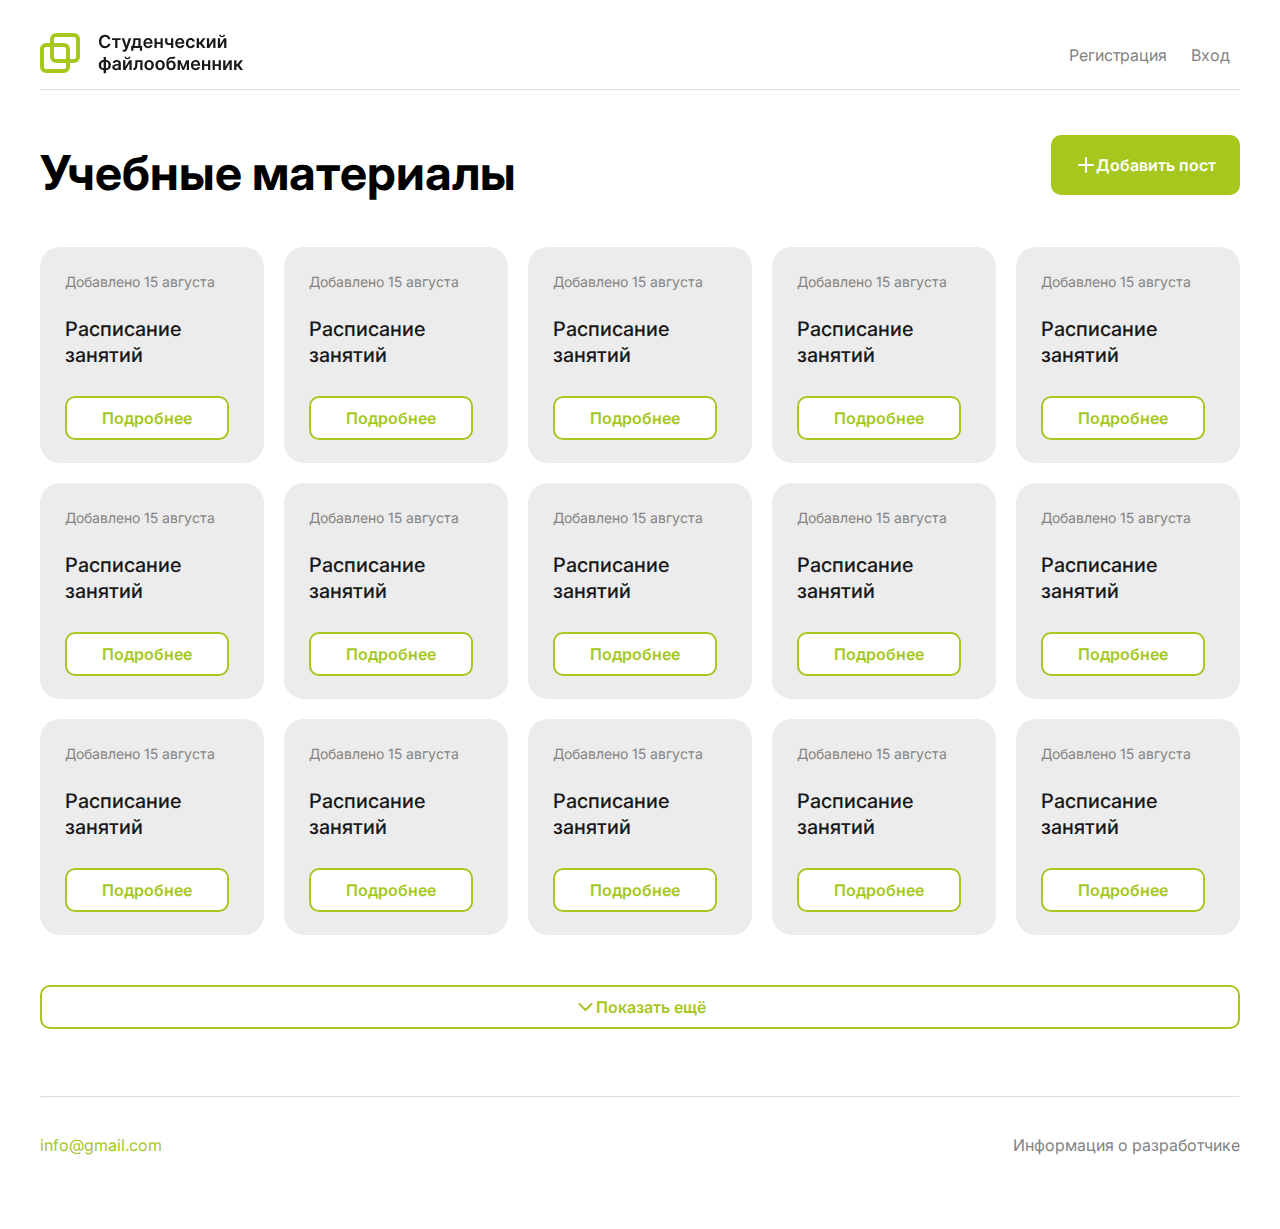
==== index.html @ f8f15caf "add" ====
<!DOCTYPE html>
<html lang="ru">
<head>
    <meta charset="UTF-8">
    <link rel="stylesheet" href="./assets/css/style.css">
    <link rel="stylesheet" href="./assets/css/media.css">

    <link rel="preconnect" href="https://fonts.googleapis.com">
    <link rel="preconnect" href="https://fonts.gstatic.com" crossorigin>
    <link href="https://fonts.googleapis.com/css2?family=Inter:wght@400;500;600&display=swap" rel="stylesheet">

    <link rel="preconnect" href="https://fonts.googleapis.com">
    <link rel="preconnect" href="https://fonts.gstatic.com" crossorigin>
    <link href="https://fonts.googleapis.com/css2?family=Inter:wght@400;600&display=swap" rel="stylesheet">


    <link rel="preconnect" href="https://fonts.googleapis.com">
    <link rel="preconnect" href="https://fonts.gstatic.com" crossorigin>
    <link href="https://fonts.googleapis.com/css2?family=Inter:wght@600&display=swap" rel="stylesheet">
    <title>Студенческий файлообменник</title>
</head>
<body>

<header class="header">
    <div class="container">
        <div class="header__inner">
            <div class="header__logo__image">
                <img src="assets/images/logo.svg">
            </div>

            <nav class="nav">
                <a class="nav__link" href="#">Регистрация</a>
                <a class="nav__link" href="#">Вход</a>
            </nav>
            
        </div>
        <div>
            <hr class="line">
        </div>
    </div>

</header>


<div class="Intro">
    <div class="container">
        <div class="intro__inner">
            <h1 class="intro__title">Учебные материалы</h1>
        
        
        <div class="btn" href="#">
            <img src="./assets/images/+.svg">
            <a>Добавить пост</a>
        </div>

        <div class="btn__mobile" href="#">
            <img src="./assets/images/+.svg">
        </div>

    </div>
    </div>
</div>

<div class="wrapper">
    <div class="container">
        <div class="wrapper__inner">
            <div class="container__card">
            <div class="text">
                <div class="data">
                    <a>Добавлено 15 августа</a>
                </div>
                <br>
                <div class="name__card">
                    <a>Расписание занятий</a>
                </div>
            </div>
            <div class="btn__card" href="#">
                <a>Подробнее</a>
            </div>
        </div>

        <div class="container__card">
            <div class="text">
                <div class="data">
                    <a>Добавлено 15 августа</a>
                </div>
                <br>
                <div class="name__card">
                    <a>Расписание занятий</a>
                </div>
            </div>
            <div class="btn__card" href="#">
                <a>Подробнее</a>
            </div>
        </div>

        <div class="container__card">
            <div class="text">
                <div class="data">
                    <a>Добавлено 15 августа</a>
                </div>
                <br>
                <div class="name__card">
                    <a>Расписание занятий</a>
                </div>
            </div>
            <div class="btn__card" href="#">
                <a>Подробнее</a>
            </div>
        </div>

        <div class="container__card">
            <div class="text">
                <div class="data">
                    <a>Добавлено 15 августа</a>
                </div>
                <br>
                <div class="name__card">
                    <a>Расписание занятий</a>
                </div>
            </div>
            <div class="btn__card" href="#">
                <a>Подробнее</a>
            </div>
        </div>

        <div class="container__card">
            <div class="text">
                <div class="data">
                    <a>Добавлено 15 августа</a>
                </div>
                <br>
                <div class="name__card">
                    <a>Расписание занятий</a>
                </div>
            </div>
            <div class="btn__card" href="#">
                <a>Подробнее</a>
            </div>
        </div>

        <div class="container__card">
            <div class="text">
                <div class="data">
                    <a>Добавлено 15 августа</a>
                </div>
                <br>
                <div class="name__card">
                    <a>Расписание занятий</a>
                </div>
            </div>
            <div class="btn__card" href="#">
                <a>Подробнее</a>
            </div>
        </div>

        <div class="container__card">
            <div class="text">
                <div class="data">
                    <a>Добавлено 15 августа</a>
                </div>
                <br>
                <div class="name__card">
                    <a>Расписание занятий</a>
                </div>
            </div>
            <div class="btn__card" href="#">
                <a>Подробнее</a>
            </div>
        </div>

        <div class="container__card">
            <div class="text">
                <div class="data">
                    <a>Добавлено 15 августа</a>
                </div>
                <br>
                <div class="name__card">
                    <a>Расписание занятий</a>
                </div>
            </div>
            <div class="btn__card" href="#">
                <a>Подробнее</a>
            </div>
        </div>

        <div class="container__card">
            <div class="text">
                <div class="data">
                    <a>Добавлено 15 августа</a>
                </div>
                <br>
                <div class="name__card">
                    <a>Расписание занятий</a>
                </div>
            </div>
            <div class="btn__card" href="#">
                <a>Подробнее</a>
            </div>
        </div>

        <div class="container__card">
            <div class="text">
                <div class="data">
                    <a>Добавлено 15 августа</a>
                </div>
                <br>
                <div class="name__card">
                    <a>Расписание занятий</a>
                </div>
            </div>
            <div class="btn__card" href="#">
                <a>Подробнее</a>
            </div>
        </div>

        <div class="container__card">
            <div class="text">
                <div class="data">
                    <a>Добавлено 15 августа</a>
                </div>
                <br>
                <div class="name__card">
                    <a>Расписание занятий</a>
                </div>
            </div>
            <div class="btn__card" href="#">
                <a>Подробнее</a>
            </div>
        </div>

        <div class="container__card">
            <div class="text">
                <div class="data">
                    <a>Добавлено 15 августа</a>
                </div>
                <br>
                <div class="name__card">
                    <a>Расписание занятий</a>
                </div>
            </div>
            <div class="btn__card" href="#">
                <a>Подробнее</a>
            </div>
        </div>

        <div class="container__card">
            <div class="text">
                <div class="data">
                    <a>Добавлено 15 августа</a>
                </div>
                <br>
                <div class="name__card">
                    <a>Расписание занятий</a>
                </div>
            </div>
            <div class="btn__card" href="#">
                <a>Подробнее</a>
            </div>
        </div>

        <div class="container__card">
            <div class="text">
                <div class="data">
                    <a>Добавлено 15 августа</a>
                </div>
                <br>
                <div class="name__card">
                    <a>Расписание занятий</a>
                </div>
            </div>
            <div class="btn__card" href="#">
                <a>Подробнее</a>
            </div>
        </div>

        <div class="container__card">
            <div class="text">
                <div class="data">
                    <a>Добавлено 15 августа</a>
                </div>
                <br>
                <div class="name__card">
                    <a>Расписание занятий</a>
                </div>
            </div>
            <div class="btn__card" href="#">
                <a>Подробнее</a>
            </div>
        </div>
    </div>
        
</div>
</div>

<div class="under">
    <div class="container">
        <div class="under__inner">
            <div class="btn__under" href="#">
                <img src="./assets/images/arrow.svg">
                <a>Показать ещё</a>
            </div>
        </div>
        
    </div>
    
</div>

<div class="footer">
    <div class="container">
        <div>
            <hr class="line">
        </div>
        <div class="footer__inner">
            <a class="mail">info@gmail.com</a>
            <a class="engineer">Информация о разработчике</a>
        </div>
    </div>
</div>
</body>

</html>
---- assets/css/style.css ----
body {
    margin: 0;
    font-family: 'Inter', sans-serif;

    font-size: 15px;
    line-height: 1.6;
    
}
*,
*::before,
*::after {
    box-sizing: border-box;
}
.head-name {
    font-size: 18px;
}
.container {
    width: 100%;
    max-width: 1200px;
    margin: 0 auto;
}
h1,h2,h3,h4,h5,h6 {
    margin: 0;
}
.Intro {
    width: 100%;
}
.wrapper{
    margin: -100px auto;
    width: 100%;
}
.footer{
    width: 100%;
    height: 100vh;
}
.under{
    width: 100%;
    margin: 150px 0px 0px 0px;
}
.intro__title {
    display: flex;
    font-size: 48px;
    font-style: normal;
}
.intro__inner{
    display: flex;
    margin: 135px auto;
    justify-content: space-between;
}
.header__inner {
    display: flex;
    justify-content: space-between;
    align-items: center;
}
.header {
    position: absolute;
    padding-top: 30px;
    top: 0px;
    left: 0;
    right: 0;
    z-index: 1000;
    height: 90px;
}

.header__logo {
    font-size: 18px;
    font-weight: bold;
    color: #181818;
}

.nav {
    font-size: 16px;
}

.nav__link {
    display: inline-block;
    vertical-align: top;
    color: #838383;
    text-decoration: none;
    margin: 10px;
    position: relative;
}

.nav__link:after{
    content: "";
    display: block;
    width: 100%;
    height: 3px;
    display: none;
    background-color: #838383;

    position: absolute;

    top: 100%;
    left: 0;
    z-index: 1;
}
.nav__link:hover {
    color: #838383;
}
.nav__link:hover:after{
    display: block;
}
.line{
    color: #838383;
    opacity: .3;
    margin: 74 autos;
}
.btn{
    display: flex;
    align-items: center;
    justify-content: center;
    font-size: 16px;
    font-weight: 600;
    color: white;
    background-color: #A6C81E;
    border-style: none;
    line-height: 60px;
    width: 189px;
    height: 60px;
    border-radius: 10px;
    cursor: pointer;
    z-index: 1000;
}
.btn:hover{
    background-color: #fff;
    color: #A6C81E;
    border: 2px solid #A6C81E;
    line-height: 60px;
    transition: .4s;
}
.btn__mobile{
    display: flex;
    align-items: center;
    justify-content: center;
    color: white;
    background-color: #A6C81E;
    border-style: none;
    width: 44px;
    height: 44px;
    border-radius: 10px;
    cursor: pointer;
    z-index: 1000;
    display: none;
}
.btn__mobile:hover{
    background-color: #fff;
    color: #A6C81E;
    border: 2px solid #A6C81E;
    line-height: 60px;
    transition: .4s;
}
/* card */
.container__card{
    display: flex;
    flex-direction: column;
    text-align: center;
    align-items: flex-start;
    background-color: #ececec;
    font-weight: 600;
    width: 224px;
    height: 216px;
    border-style: none;
    border-radius: 20px;
    padding: 25px;
    gap: 20px;
}
.data{
    width: 170px;
    height: 20px;
    display: flex;
    color: #838383;
    font-weight: 400;
    font-size: 14px;
    line-height: 20px;
    gap: 20px;
}
.name__card{
    width: 164px;
    height: 60px;
    text-align: left;
    font-style: normal;
    font-weight: 500;
    font-size: 20px;
    line-height: 26px;
    color: #181818;

}
.btn__card{
    display: flex;
    box-sizing: border-box;
    flex-direction: row;
    align-items: center;
    justify-content: center;
    font-size: 16px;
    font-weight: 600;
    color: #A6C81E;
    background-color: #ffffff;
    border-style: none;
    border: 2px solid #A6C81E;
    border-radius: 10px;
    line-height: 60px;
    width: 164px;
    height: 44px;
    cursor: pointer;
    z-index: 1000;
}
.btn__card:hover{
    background-color: #A6C81E;
    color: #ffffff;
    transition: .4s;
}
.text{
    flex-direction: column;

}
.wrapper__inner{
    gap: 20px 20px;
    display: flex;
    width: 100%;
    margin: 0 auto;  
    flex-direction: row;
    flex-wrap: wrap;
}
.under__inner{
    display: flex;
    justify-content: center;
    width: 100%;
}
.btn__under{
    display: flex;
    box-sizing: border-box;
    flex-direction: row;
    align-items: center;
    justify-content: center;
    font-size: 16px;
    font-weight: 600;
    color: #A6C81E;
    background-color: #ffffff;
    border-style: none;
    border: 2px solid #A6C81E;
    border-radius: 10px;
    line-height: 60px;
    height: 44px;
    cursor: pointer;
    z-index: 1000;
    width: 100%;
}
.btn__under:hover{
    background-color: #A6C81E;
    color: #ffffff;
    transition: .4s;
}
.footer{
    margin: 60px auto;
    display: flex;
    height: 80px;
    flex-direction: row;
}
.footer__inner{
    display: flex;
    justify-content: space-between;
    align-items: center;
    height: 80px;
}
.mail{
    font-family: 'Inter';
    font-style: normal;
    font-weight: 400;
    font-size: 16px;
    line-height: 19px;
    color: #A6C81E;
}
.engineer{
    font-weight: 400;
    font-size: 16px;
    line-height: 19px;
    text-align: right;
    color: #838383;
}
---- assets/css/media.css ----
/* Large desktops and laptops */
@media (min-width: 1230px) {

}

/* Landscape tablets and medium desktops */
@media (min-width: 992px) and (max-width: 1229px) {
    .container{
        width: 688px;
    }
    .container__card{
        width: 216px;
    }
    .intro__title{
        width: 404px;
        height: 60px;
        font-style: normal;
        font-weight: 500;
        font-size: 40px;
        line-height: 60px;}

}

/* Portrait tablets and small desktops */
@media (min-width: 768px) and (max-width: 991px) {
    .container{
        width: 688px;
    }
    .container__card{
        width: 216px;
    }
    .intro__title{
        width: 404px;
        height: 60px;
        font-style: normal;
        font-weight: 500;
        font-size: 40px;
        line-height: 60px;}
}

/* Landscape phones and portrait tablets */
@media (min-width: 700px) and (max-width: 767px)  {
    .container{
        width: 688px;
    }
    .container__card{
        width: 216px;
    }
    .intro__title{
        width: 404px;
        height: 60px;
        font-style: normal;
        font-weight: 500;
        font-size: 40px;
        line-height: 60px;}
}

/* Portrait phones and smaller */
@media (max-width: 699px) {
    .btn{
        display: none;
    }
    .btn__mobile{
        display: block;
    }
}
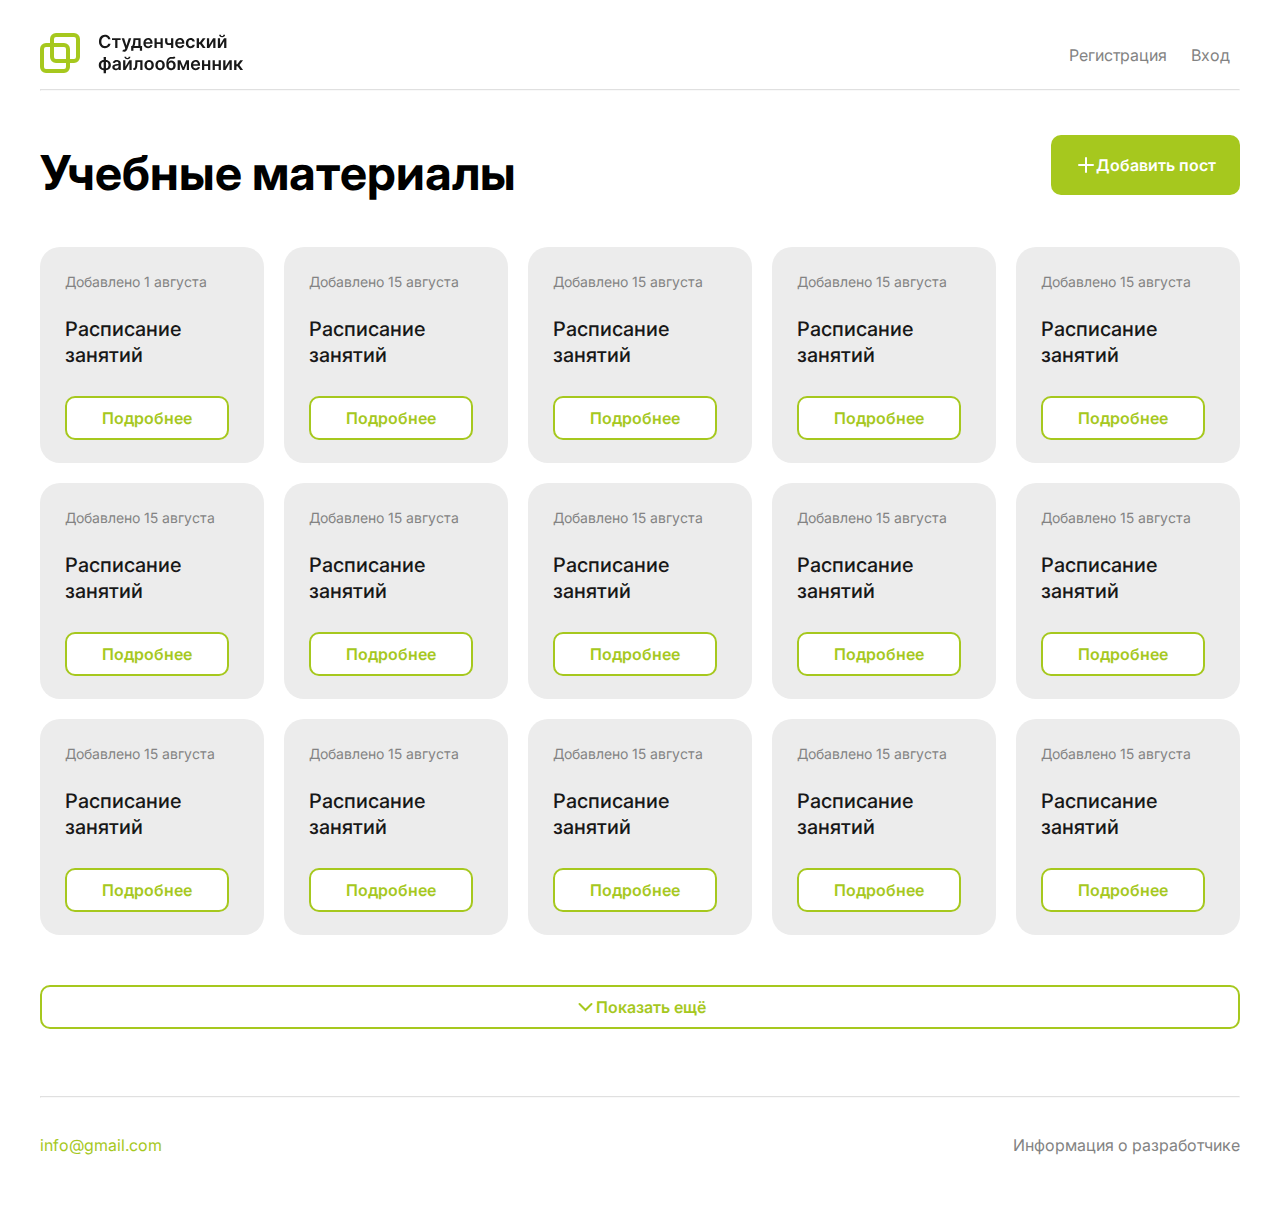
==== commit b980a8e8: "add" ====
--- a/index.html
+++ b/index.html
@@ -67,14 +67,14 @@
             <div class="container__card">
             <div class="text">
                 <div class="data">
-                    <a>Добавлено 15 августа</a>
-                </div>
-                <br>
-                <div class="name__card">
-                    <a>Расписание занятий</a>
-                </div>
-            </div>
-            <div class="btn__card" href="#">
+                    <a>Добавлено 1 августа</a>
+                </div>
+                <br>
+                <div class="name__card">
+                    <a>Расписание занятий</a>
+                </div>
+            </div>
+            <div class="btn__card" href="./index1.html">
                 <a>Подробнее</a>
             </div>
         </div>
--- a/assets/css/style.css
+++ b/assets/css/style.css
@@ -105,6 +105,31 @@
     color: #838383;
     opacity: .3;
     margin: 74 autos;
+}
+.btn__exit{
+    display: flex;
+    box-sizing: border-box;
+    flex-direction: row;
+    align-items: center;
+    justify-content: center;
+    font-size: 16px;
+    font-weight: 600;
+    color: #A6C81E;
+    background-color: #ffffff;
+    border-style: none;
+    border: 2px solid #A6C81E;
+    border-radius: 10px;
+    line-height: 60px;
+    width: 189px;
+    height: 60px;
+    border-radius: 10px;
+    cursor: pointer;
+    z-index: 1000;
+}
+.btn__exit:hover{
+    background-color: #A6C81E;
+    color: #ffffff;
+    transition: .4s;
 }
 .btn{
     display: flex;
--- a/assets/css/media.css
+++ b/assets/css/media.css
@@ -55,7 +55,6 @@
         line-height: 60px;}
 }
 
-/* Portrait phones and smaller */
 @media (max-width: 699px) {
     .btn{
         display: none;
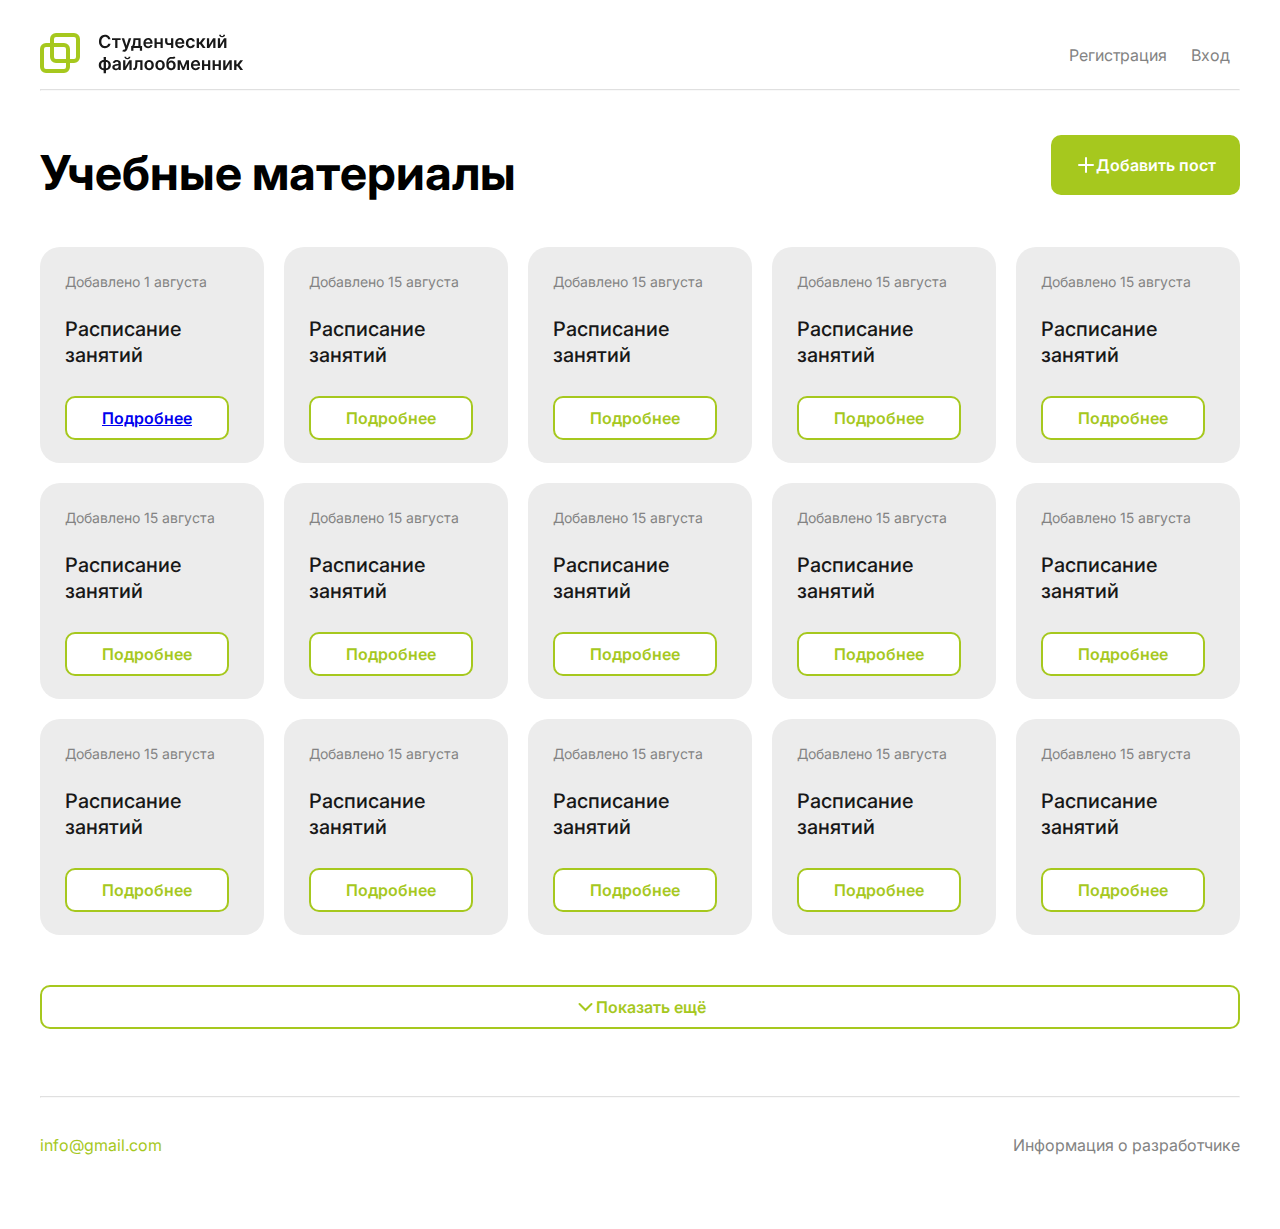
==== commit fb847504: "add" ====
--- a/index.html
+++ b/index.html
@@ -74,8 +74,8 @@
                     <a>Расписание занятий</a>
                 </div>
             </div>
-            <div class="btn__card" href="./index1.html">
-                <a>Подробнее</a>
+            <div class="btn__card" >
+                <a href="./index1.html">Подробнее</a>
             </div>
         </div>
 
--- a/assets/css/style.css
+++ b/assets/css/style.css
@@ -125,6 +125,8 @@
     border-radius: 10px;
     cursor: pointer;
     z-index: 1000;
+    text-decoration: none;
+
 }
 .btn__exit:hover{
     background-color: #A6C81E;
@@ -229,6 +231,8 @@
     height: 44px;
     cursor: pointer;
     z-index: 1000;
+    text-decoration: none;
+
 }
 .btn__card:hover{
     background-color: #A6C81E;
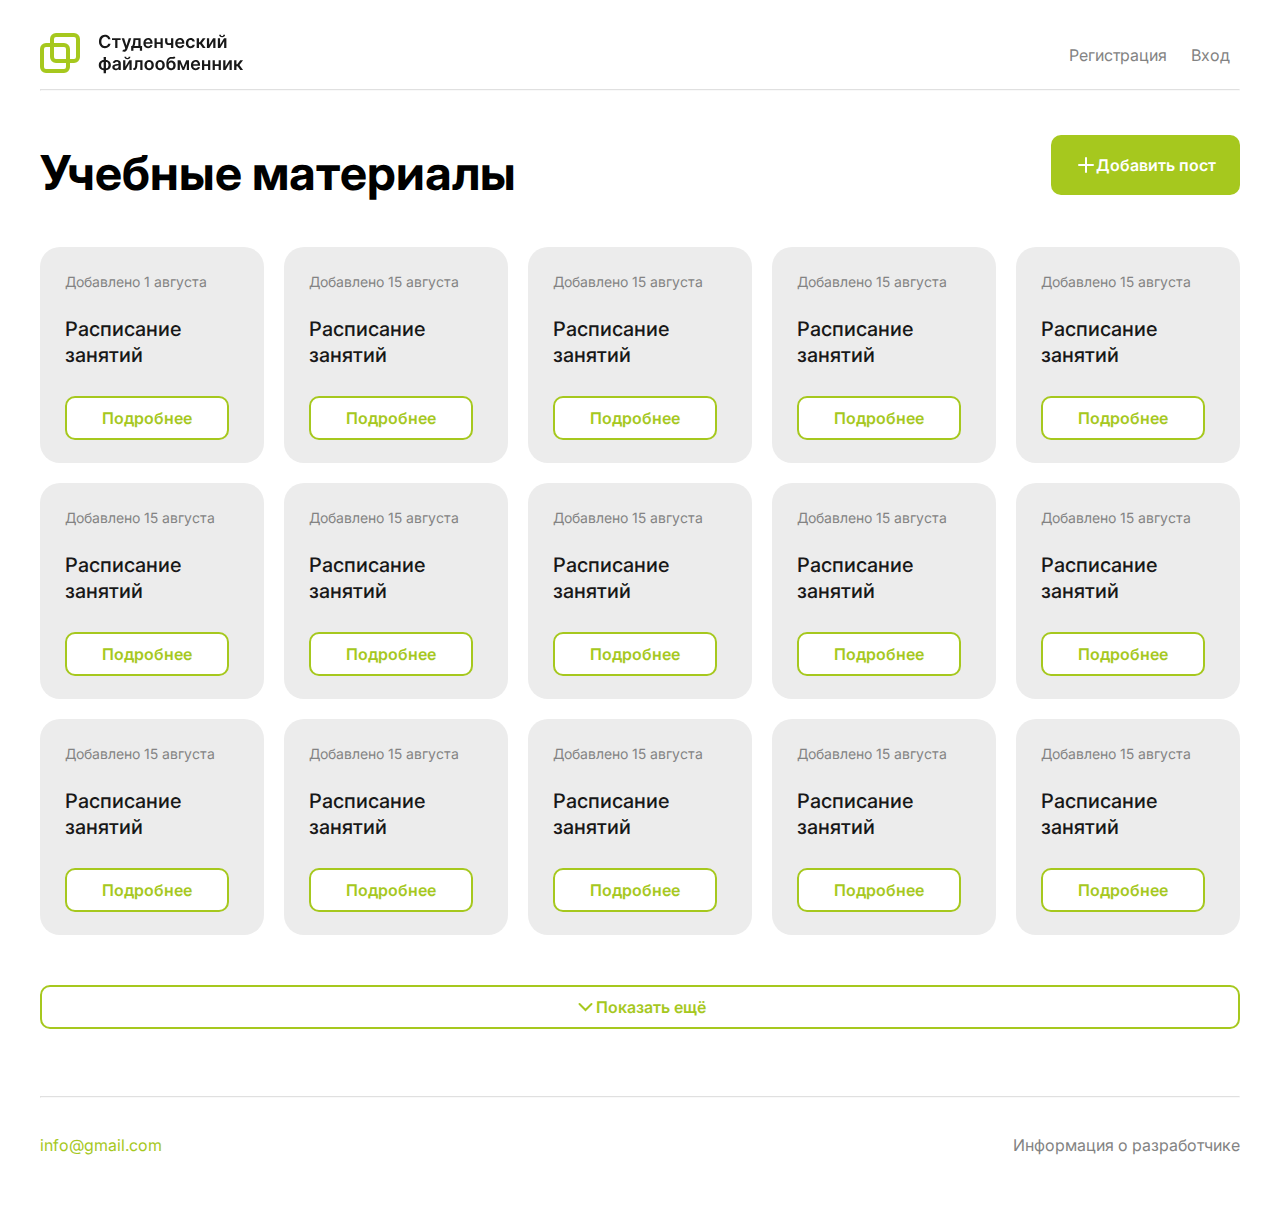
==== commit cb936965: "add" ====
--- a/index.html
+++ b/index.html
@@ -74,219 +74,233 @@
                     <a>Расписание занятий</a>
                 </div>
             </div>
-            <div class="btn__card" >
-                <a href="./index1.html">Подробнее</a>
-            </div>
-        </div>
-
-        <div class="container__card">
-            <div class="text">
-                <div class="data">
-                    <a>Добавлено 15 августа</a>
-                </div>
-                <br>
-                <div class="name__card">
-                    <a>Расписание занятий</a>
-                </div>
-            </div>
-            <div class="btn__card" href="#">
-                <a>Подробнее</a>
-            </div>
-        </div>
-
-        <div class="container__card">
-            <div class="text">
-                <div class="data">
-                    <a>Добавлено 15 августа</a>
-                </div>
-                <br>
-                <div class="name__card">
-                    <a>Расписание занятий</a>
-                </div>
-            </div>
-            <div class="btn__card" href="#">
-                <a>Подробнее</a>
-            </div>
-        </div>
-
-        <div class="container__card">
-            <div class="text">
-                <div class="data">
-                    <a>Добавлено 15 августа</a>
-                </div>
-                <br>
-                <div class="name__card">
-                    <a>Расписание занятий</a>
-                </div>
-            </div>
-            <div class="btn__card" href="#">
-                <a>Подробнее</a>
-            </div>
-        </div>
-
-        <div class="container__card">
-            <div class="text">
-                <div class="data">
-                    <a>Добавлено 15 августа</a>
-                </div>
-                <br>
-                <div class="name__card">
-                    <a>Расписание занятий</a>
-                </div>
-            </div>
-            <div class="btn__card" href="#">
-                <a>Подробнее</a>
-            </div>
-        </div>
-
-        <div class="container__card">
-            <div class="text">
-                <div class="data">
-                    <a>Добавлено 15 августа</a>
-                </div>
-                <br>
-                <div class="name__card">
-                    <a>Расписание занятий</a>
-                </div>
-            </div>
-            <div class="btn__card" href="#">
-                <a>Подробнее</a>
-            </div>
-        </div>
-
-        <div class="container__card">
-            <div class="text">
-                <div class="data">
-                    <a>Добавлено 15 августа</a>
-                </div>
-                <br>
-                <div class="name__card">
-                    <a>Расписание занятий</a>
-                </div>
-            </div>
-            <div class="btn__card" href="#">
-                <a>Подробнее</a>
-            </div>
-        </div>
-
-        <div class="container__card">
-            <div class="text">
-                <div class="data">
-                    <a>Добавлено 15 августа</a>
-                </div>
-                <br>
-                <div class="name__card">
-                    <a>Расписание занятий</a>
-                </div>
-            </div>
-            <div class="btn__card" href="#">
-                <a>Подробнее</a>
-            </div>
-        </div>
-
-        <div class="container__card">
-            <div class="text">
-                <div class="data">
-                    <a>Добавлено 15 августа</a>
-                </div>
-                <br>
-                <div class="name__card">
-                    <a>Расписание занятий</a>
-                </div>
-            </div>
-            <div class="btn__card" href="#">
-                <a>Подробнее</a>
-            </div>
-        </div>
-
-        <div class="container__card">
-            <div class="text">
-                <div class="data">
-                    <a>Добавлено 15 августа</a>
-                </div>
-                <br>
-                <div class="name__card">
-                    <a>Расписание занятий</a>
-                </div>
-            </div>
-            <div class="btn__card" href="#">
-                <a>Подробнее</a>
-            </div>
-        </div>
-
-        <div class="container__card">
-            <div class="text">
-                <div class="data">
-                    <a>Добавлено 15 августа</a>
-                </div>
-                <br>
-                <div class="name__card">
-                    <a>Расписание занятий</a>
-                </div>
-            </div>
-            <div class="btn__card" href="#">
-                <a>Подробнее</a>
-            </div>
-        </div>
-
-        <div class="container__card">
-            <div class="text">
-                <div class="data">
-                    <a>Добавлено 15 августа</a>
-                </div>
-                <br>
-                <div class="name__card">
-                    <a>Расписание занятий</a>
-                </div>
-            </div>
-            <div class="btn__card" href="#">
-                <a>Подробнее</a>
-            </div>
-        </div>
-
-        <div class="container__card">
-            <div class="text">
-                <div class="data">
-                    <a>Добавлено 15 августа</a>
-                </div>
-                <br>
-                <div class="name__card">
-                    <a>Расписание занятий</a>
-                </div>
-            </div>
-            <div class="btn__card" href="#">
-                <a>Подробнее</a>
-            </div>
-        </div>
-
-        <div class="container__card">
-            <div class="text">
-                <div class="data">
-                    <a>Добавлено 15 августа</a>
-                </div>
-                <br>
-                <div class="name__card">
-                    <a>Расписание занятий</a>
-                </div>
-            </div>
-            <div class="btn__card" href="#">
-                <a>Подробнее</a>
-            </div>
-        </div>
-
-        <div class="container__card">
-            <div class="text">
-                <div class="data">
-                    <a>Добавлено 15 августа</a>
-                </div>
-                <br>
-                <div class="name__card">
-                    <a>Расписание занятий</a>
-                </div>
-            </div>
-            <div class="btn__card" href="#">
-                <a>Подробнее</a>
-            </div>
+            <div>
+                <a class="btn__card" href="./index1.html">Подробнее</a>
+            </div>
+        </div>
+
+        <div class="container__card">
+            <div class="text">
+                <div class="data">
+                    <a>Добавлено 15 августа</a>
+                </div>
+                <br>
+                <div class="name__card">
+                    <a>Расписание занятий</a>
+                </div>
+            </div>
+            <div>
+                <a class="btn__card" href="./index1.html">Подробнее</a>
+            </div>
+
+        </div>
+
+        <div class="container__card">
+            <div class="text">
+                <div class="data">
+                    <a>Добавлено 15 августа</a>
+                </div>
+                <br>
+                <div class="name__card">
+                    <a>Расписание занятий</a>
+                </div>
+            </div>
+            <div>
+                <a class="btn__card" href="./index1.html">Подробнее</a>
+            </div>
+
+        </div>
+
+        <div class="container__card">
+            <div class="text">
+                <div class="data">
+                    <a>Добавлено 15 августа</a>
+                </div>
+                <br>
+                <div class="name__card">
+                    <a>Расписание занятий</a>
+                </div>
+            </div>
+            <div>
+                <a class="btn__card" href="./index1.html">Подробнее</a>
+            </div>
+
+        </div>
+
+        <div class="container__card">
+            <div class="text">
+                <div class="data">
+                    <a>Добавлено 15 августа</a>
+                </div>
+                <br>
+                <div class="name__card">
+                    <a>Расписание занятий</a>
+                </div>
+            </div>
+            <div>
+                <a class="btn__card" href="./index1.html">Подробнее</a>
+            </div>
+
+        </div>
+
+        <div class="container__card">
+            <div class="text">
+                <div class="data">
+                    <a>Добавлено 15 августа</a>
+                </div>
+                <br>
+                <div class="name__card">
+                    <a>Расписание занятий</a>
+                </div>
+            </div>
+            <div>
+                <a class="btn__card" href="./index1.html">Подробнее</a>
+            </div>
+
+        </div>
+
+        <div class="container__card">
+            <div class="text">
+                <div class="data">
+                    <a>Добавлено 15 августа</a>
+                </div>
+                <br>
+                <div class="name__card">
+                    <a>Расписание занятий</a>
+                </div>
+            </div>
+            <div>
+                <a class="btn__card" href="./index1.html">Подробнее</a>
+            </div>
+
+        </div>
+
+        <div class="container__card">
+            <div class="text">
+                <div class="data">
+                    <a>Добавлено 15 августа</a>
+                </div>
+                <br>
+                <div class="name__card">
+                    <a>Расписание занятий</a>
+                </div>
+            </div>
+            <div>
+                <a class="btn__card" href="./index1.html">Подробнее</a>
+            </div>
+
+        </div>
+
+        <div class="container__card">
+            <div class="text">
+                <div class="data">
+                    <a>Добавлено 15 августа</a>
+                </div>
+                <br>
+                <div class="name__card">
+                    <a>Расписание занятий</a>
+                </div>
+            </div>
+            <div>
+                <a class="btn__card" href="./index1.html">Подробнее</a>
+            </div>
+
+        </div>
+
+        <div class="container__card">
+            <div class="text">
+                <div class="data">
+                    <a>Добавлено 15 августа</a>
+                </div>
+                <br>
+                <div class="name__card">
+                    <a>Расписание занятий</a>
+                </div>
+            </div>
+            <div>
+                <a class="btn__card" href="./index1.html">Подробнее</a>
+            </div>
+
+        </div>
+
+        <div class="container__card">
+            <div class="text">
+                <div class="data">
+                    <a>Добавлено 15 августа</a>
+                </div>
+                <br>
+                <div class="name__card">
+                    <a>Расписание занятий</a>
+                </div>
+            </div>
+            <div>
+                <a class="btn__card" href="./index1.html">Подробнее</a>
+            </div>
+
+        </div>
+
+        <div class="container__card">
+            <div class="text">
+                <div class="data">
+                    <a>Добавлено 15 августа</a>
+                </div>
+                <br>
+                <div class="name__card">
+                    <a>Расписание занятий</a>
+                </div>
+            </div>
+            <div>
+                <a class="btn__card" href="./index1.html">Подробнее</a>
+            </div>
+
+        </div>
+
+        <div class="container__card">
+            <div class="text">
+                <div class="data">
+                    <a>Добавлено 15 августа</a>
+                </div>
+                <br>
+                <div class="name__card">
+                    <a>Расписание занятий</a>
+                </div>
+            </div>
+            <div>
+                <a class="btn__card" href="./index1.html">Подробнее</a>
+            </div>
+
+        </div>
+
+        <div class="container__card">
+            <div class="text">
+                <div class="data">
+                    <a>Добавлено 15 августа</a>
+                </div>
+                <br>
+                <div class="name__card">
+                    <a>Расписание занятий</a>
+                </div>
+            </div>
+            <div>
+                <a class="btn__card" href="./index1.html">Подробнее</a>
+            </div>
+
+        </div>
+
+        <div class="container__card">
+            <div class="text">
+                <div class="data">
+                    <a>Добавлено 15 августа</a>
+                </div>
+                <br>
+                <div class="name__card">
+                    <a>Расписание занятий</a>
+                </div>
+            </div>
+            <div>
+                <a class="btn__card" href="./index1.html">Подробнее</a>
+            </div>
+
         </div>
     </div>
         
--- a/assets/css/media.css
+++ b/assets/css/media.css
@@ -18,7 +18,6 @@
         font-weight: 500;
         font-size: 40px;
         line-height: 60px;}
-
 }
 
 /* Portrait tablets and small desktops */
@@ -53,6 +52,7 @@
         font-weight: 500;
         font-size: 40px;
         line-height: 60px;}
+
 }
 
 @media (max-width: 699px) {
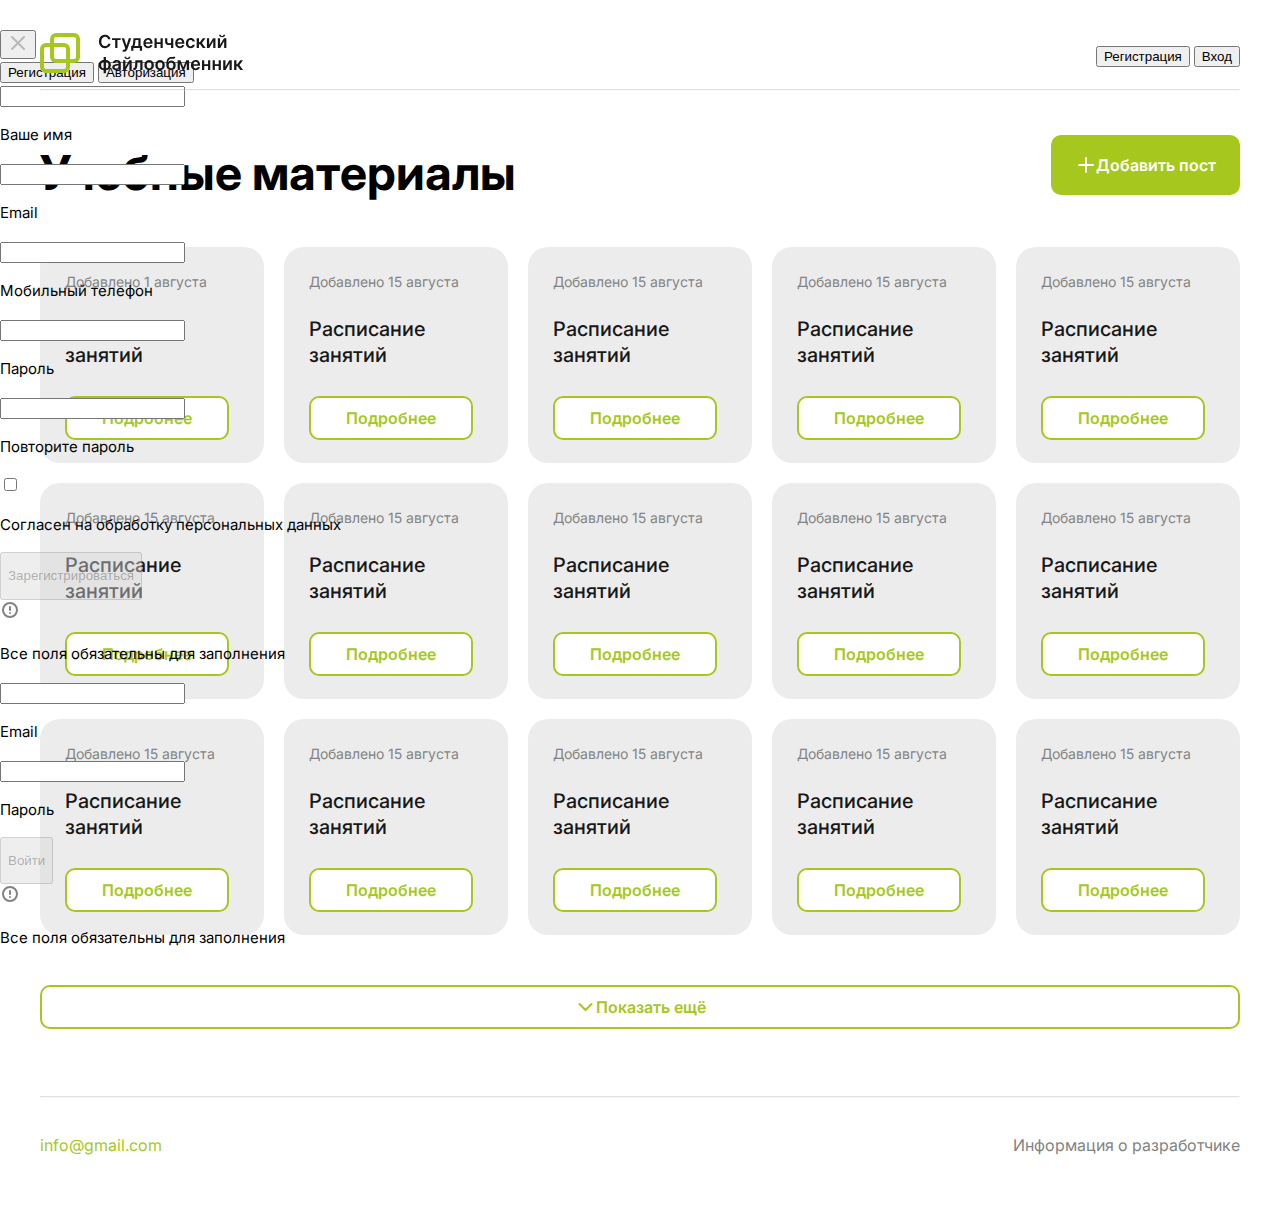
==== commit 3ba1bf4a: "Add files via upload" ====
--- a/index.html
+++ b/index.html
@@ -3,6 +3,9 @@
 <head>
     <meta charset="UTF-8">
     <link rel="stylesheet" href="./assets/css/style.css">
+    <link rel="stylesheet" href="./assets/css/style1.css">
+    <script src="main.js"></script>
+
     <link rel="stylesheet" href="./assets/css/media.css">
 
     <link rel="preconnect" href="https://fonts.googleapis.com">
@@ -20,7 +23,156 @@
     <title>Студенческий файлообменник</title>
 </head>
 <body>
-
+    <header class="header">
+        <div class="contatiner">
+    
+    
+    
+    <div class="form">
+        <div class="form__background">
+          </div>
+        <div class="form__window">
+        <div  class="back">
+          <button img src="close.svg"class="close-button"><svg width="20" height="20"   xmlns="close.svg">
+            <path d="M4 4L16 16" stroke="#B9B9B9" stroke-width="2" stroke-linecap="round"/>
+            <path d="M16 4L4 16" stroke="#B9B9B9" stroke-width="2" stroke-linecap="round"/>
+            </svg>
+          </button>
+        </div>
+  
+
+        
+            <div class="form__window__change-mode">
+                <button class="change-mode__button change-mode__button__registration change-mode__button__active">
+                    Регистрация
+                </button>
+                <button class="change-mode__button change-mode__button__autorization change-mode__button__unactive">
+                    Авторизация
+                </button>
+            </div>
+  
+            <div class="registration__form">
+                <form action="" method="post">
+                    <div class="registration-inputs__container">
+                        <div class="registration__name">
+                            <label class="input__label input__label__big">
+                                <input type="text" class="form__input registration__form__input form__input__big registration__name__input">
+                                <p class="form__placeholder registration__placeholder">
+                                    Ваше имя
+                                </p>
+                            </label>
+                        </div>
+  
+                        <div class="registration__email">
+                            <label class="input__label">
+                                <input type="text" class="form__input registration__form__input registration__email__input">
+                                <p class="form__placeholder registration__placeholder">
+                                    Email
+                                </p>
+                            </label>
+                        </div>
+  
+                        <div class="registration__phone">
+                            <label class="input__label">
+                                <input type="text" class="form__input registration__form__input registration__phone__input">
+                                <p class="form__placeholder registration__placeholder">
+                                    Мобильный телефон
+                                </p>
+                            </label>
+                        </div>
+  
+                        <div class="registration__pass">
+                            <label class="input__label">
+                                <input type="password" class="form__input registration__form__input registration__pass__input">
+                                <p class="form__placeholder registration__placeholder">
+                                    Пароль
+                                </p>
+                            </label>
+                        </div>
+  
+                        <div class="registration__pass-check">
+                            <label class="input__label">
+                                <input type="password" class="form__input registration__form__input registration__pass-check__input">
+                                <p class="form__placeholder registration__placeholder">
+                                    Повторите пароль
+                                </p>
+                            </label>
+                        </div>
+                    </div>
+  
+                    <div class="agree">
+                        <label class="agree__checkbox__label">
+                            <input type="checkbox" class="agree__checkbox">
+                            <div class="agree__checkbox__background"></div>
+                        </label>
+                        <p class="agree__text">
+                            Согласен на обработку 
+                            <a class="agree__link">персональных данных</a>
+                        </p>
+                    </div>
+  
+                    <button disabled class="registration__submit submit__unactive">
+                        <p class="submit__text">
+                            Зарегистрироваться
+                        </p>
+                    </button>
+  
+                    <div class="registration__info">
+                        <div class="registration__info__icon"><svg width="20" height="20" viewBox="0 0 20 20" fill="none" xmlns="http://www.w3.org/2000/svg">
+                          <circle cx="10" cy="10" r="7" stroke="#838383" stroke-width="2"/>
+                          <rect x="9" y="6" width="2" height="5" rx="1" fill="#838383"/>
+                          <rect x="9" y="12" width="2" height="2" rx="1" fill="#838383"/>
+                          </svg></div>
+                         
+                        <p class="registration__info__text">
+                            Все поля обязательны для заполнения
+                        </p>
+                    </div>
+                </form>
+            </div>
+  
+            <div class="login__form">
+                <form action="" method="post">
+                    <div class="login-inputs__container">
+                        <div class="login__email">
+                            <label class="input__label">
+                                <input type="text" class="form__input login__form__input login__email__input">
+                                <p class="form__placeholder login__placeholder">
+                                    Email
+                                </p>
+                            </label>
+                        </div>
+  
+                        <div class="login__pass">
+                            <label class="input__label">
+                                <input type="password" class="form__input login__form__input login__pass__input">
+                                <p class="form__placeholder login__placeholder">
+                                    Пароль
+                                </p>
+                            </label>
+                        </div>
+                    </div>
+  
+                    <button disabled class="login__submit submit__unactive">
+                        <p class="submit__text">
+                            Войти
+                        </p>
+                    </button>
+  
+                    <div class="registration__info">
+                        <div class="registration__info__icon"><svg width="20" height="20" viewBox="0 0 20 20" fill="none" xmlns="http://www.w3.org/2000/svg">
+                          <circle cx="10" cy="10" r="7" stroke="#838383" stroke-width="2"/>
+                          <rect x="9" y="6" width="2" height="5" rx="1" fill="#838383"/>
+                          <rect x="9" y="12" width="2" height="2" rx="1" fill="#838383"/>
+                          </svg></div>
+                        <p class="registration__info__text">
+                            Все поля обязательны для заполнения
+                        </p>
+                    </div>
+                </form>
+            </div>
+        </div>
+    </div>
 <header class="header">
     <div class="container">
         <div class="header__inner">
@@ -29,8 +181,8 @@
             </div>
 
             <nav class="nav">
-                <a class="nav__link" href="#">Регистрация</a>
-                <a class="nav__link" href="#">Вход</a>
+                <button class="header__button header__button__registration">Регистрация</button>
+                <button class="header__button header__button__login">Вход</button>
             </nav>
             
         </div>
@@ -38,6 +190,9 @@
             <hr class="line">
         </div>
     </div>
+</div>
+</div>
+</div>
 
 </header>
 
@@ -48,9 +203,10 @@
             <h1 class="intro__title">Учебные материалы</h1>
         
         
-        <div class="btn" href="#">
+        <div>
+            <a class="btn" href="./add.html">
             <img src="./assets/images/+.svg">
-            <a>Добавить пост</a>
+            Добавить пост</a>
         </div>
 
         <div class="btn__mobile" href="#">
--- a/assets/css/style.css
+++ b/assets/css/style.css
@@ -11,9 +11,16 @@
 *::after {
     box-sizing: border-box;
 }
+.text_1{
+    width: 100%;
+    margin: 170px auto;
+}
 .head-name {
     font-size: 18px;
 }
+.download{
+    width: 100%;
+}
 .container {
     width: 100%;
     max-width: 1200px;
@@ -25,13 +32,21 @@
 .Intro {
     width: 100%;
 }
+.date{
+    width: 100%;
+    margin: -130px auto;
+}
 .wrapper{
     margin: -100px auto;
     width: 100%;
 }
 .footer{
     width: 100%;
-    height: 100vh;
+}
+.footer_1{
+    position:absolute;
+    bottom:0;
+    width: 100%;
 }
 .under{
     width: 100%;
@@ -148,6 +163,8 @@
     border-radius: 10px;
     cursor: pointer;
     z-index: 1000;
+    text-decoration: none;
+
 }
 .btn:hover{
     background-color: #fff;
@@ -158,8 +175,6 @@
 }
 .btn__mobile{
     display: flex;
-    align-items: center;
-    justify-content: center;
     color: white;
     background-color: #A6C81E;
     border-style: none;
@@ -306,4 +321,109 @@
     line-height: 19px;
     text-align: right;
     color: #838383;
+}
+
+.date__inner{
+    display: flex;
+    max-width: 100%;
+    font-weight: 400;
+    font-size: 14px;
+    line-height: 20px;
+    color: #838383;
+    gap: 12px;
+}
+.text__inner{
+    word-wrap: break-word;
+    font-family: 'Inter';
+    font-style: normal;
+    font-weight: 400;
+    font-size: 16px;
+    line-height: 24px;
+}
+.download{
+    width: 100%;
+    margin: -150px auto;
+}
+.download__inner{
+    display: flex;
+    flex-direction: row;
+    margin: 0px auto;
+    gap: 20px 20px;
+    flex-wrap: wrap;
+
+}
+.btn__download{
+    display: flex;
+    flex-direction: row;
+    align-items: center;
+    justify-content: space-between;
+    font-size: 16px;
+    font-weight: 600;
+    width: 360px;
+    height: 52px;
+    align-items: center;
+    background-color: rgba(166, 200, 30, 0.2);
+    border-style: none;
+    line-height: 60px;
+    border-radius: 10px;
+    cursor: pointer;
+    z-index: 1000;
+}
+.size{
+    font-family: 'Inter';
+    font-style: normal;
+    font-weight: 500;
+    font-size: 16px;
+    line-height: 20px;
+    color: #838383;
+}
+.file{
+    font-family: 'Inter';
+    font-style: normal;
+    font-weight: 500;
+    font-size: 16px;
+    line-height: 20px;
+
+    color: #181818;
+}
+.text__input{
+    width: 100%;
+    margin: 110px auto;
+}
+.description{
+    margin: -20px auto;
+}
+.name__posts{
+    display: flex;
+    font-style: normal;
+    font-weight: 500;
+    font-size: 48px;
+    line-height: 60px;
+    color: #838383;
+    text-decoration: none;
+    width: 100%;
+    font-weight: 400;
+    line-height: 1.5;
+    color: #212529;
+    box-shadow: none;
+    outline: 0 !important;
+    border: none;
+}
+.description__posts{
+    display: flex;
+    font-style: normal;
+    line-height: 60px;
+    color: #838383;
+    text-decoration: none;
+    width: 100%;
+    font-weight: 400;
+    color: #212529;
+    box-shadow: none;
+    outline: 0 !important;
+    border: none;
+    width: 1200px;
+    height: 96px;
+    font-weight: 400;
+    font-size: 16px;
+    line-height: 24px;
 }